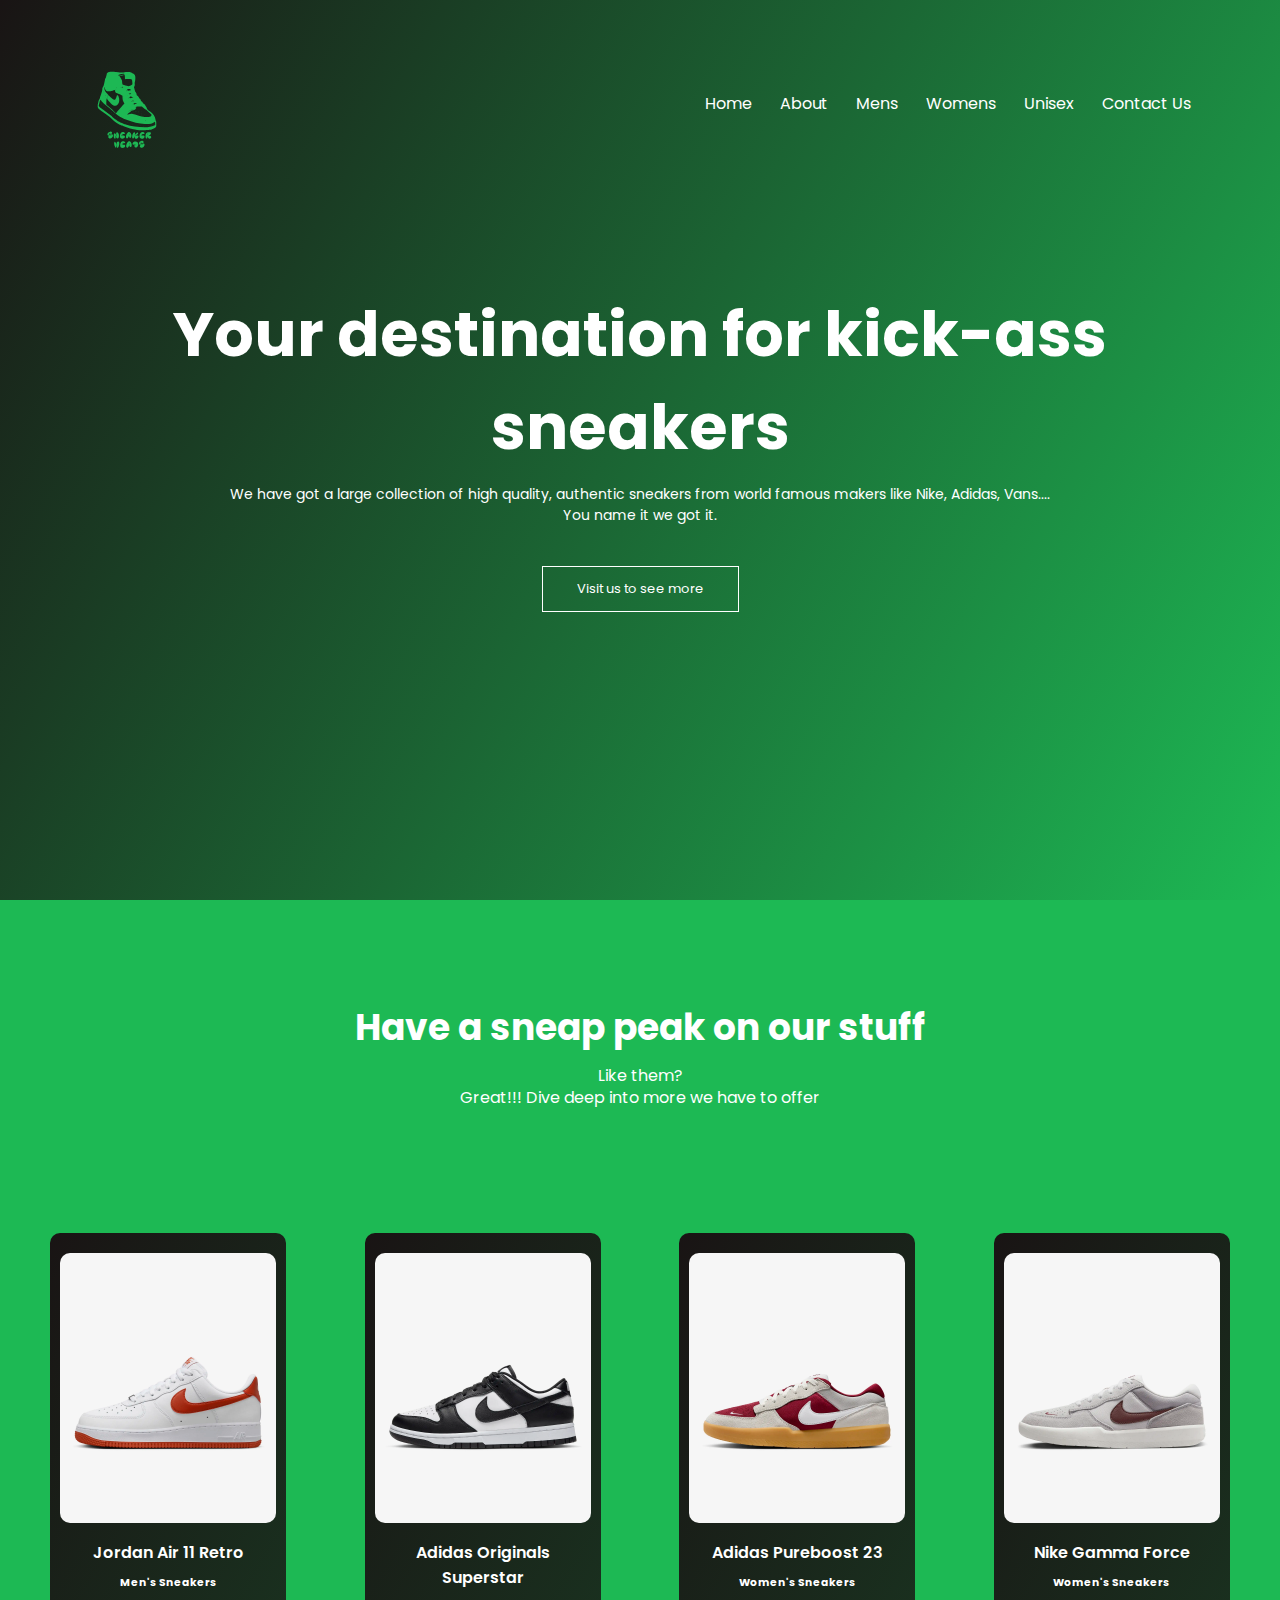
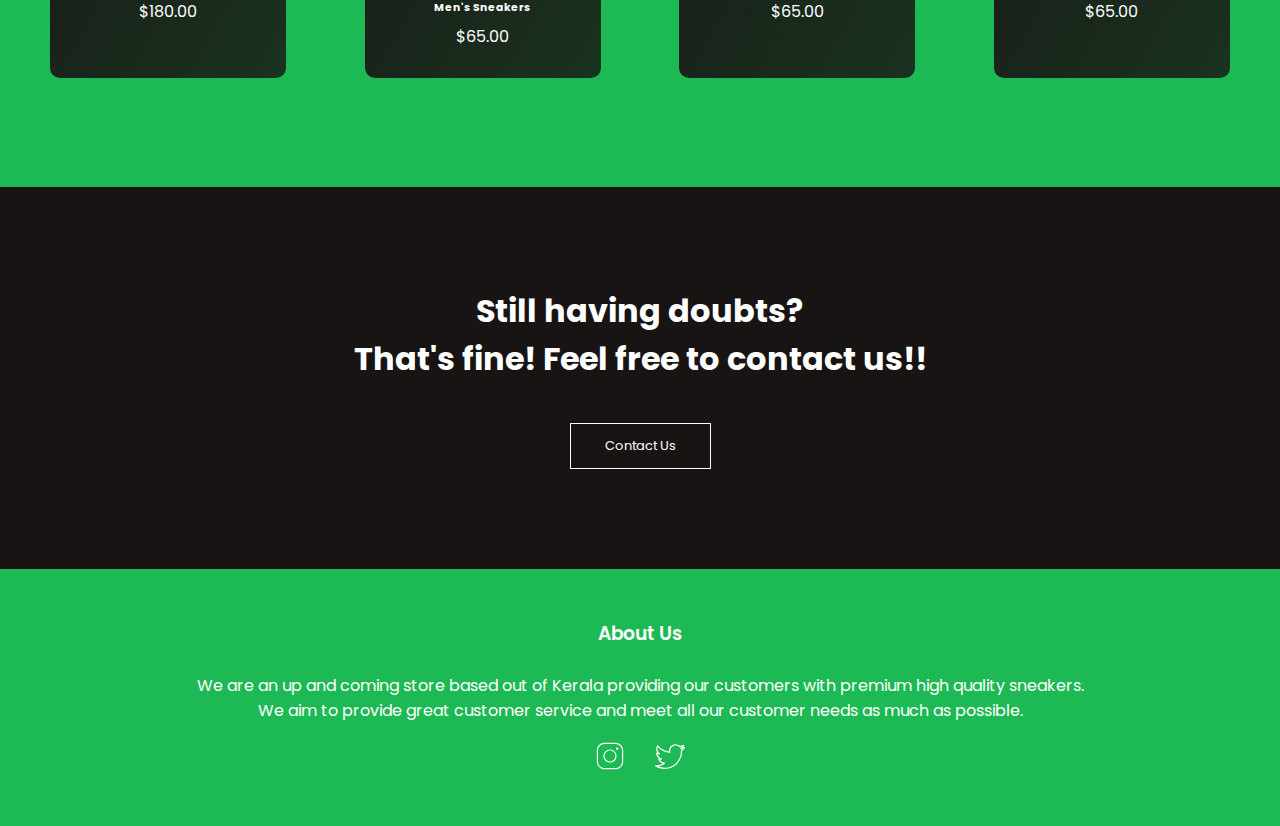
==== pages and css/index.html @ 2540f85a "Made changes to naming of title, certain css properties and form handling" ====
<!DOCTYPE html>
<html lang="en">
<head>
    <meta charset="UTF-8">
    <meta name="viewport" content="width=device-width, initial-scale=1.0">
    <title>SneakerHeads</title>
    <link rel="stylesheet" href="style.css">
</head>
<body>
    <!-------------------------------------Header section containing navbar links and logo------------------------------------->
    <header class="header">
        <nav>
            <a href="index.html"><img src="/Images/download-_1_.svg" alt="" class="logo"></a>
            <div class="nav-links" id="navLinks">
                <img src="/Images/icons8-close.svg" class="menuicon" onclick="hideMenu()">
                <ul>
                    <li><a href="index.html">Home</a></li>
                    <li><a href="about.html">About</a></li>
                    <li><a href="mens.html">Mens</a></li>
                    <li><a href="womens.html">Womens</a></li>
                    <li><a href="unisex.html">Unisex</a></li>
                    <li><a href="contact.html">Contact Us</a></li>
                </ul>
            </div>
            <img src="/Images/icons8-menu (2).svg" class="menuicon" onclick="showMenu()">
        </nav>
    </header>
    <!-------------------------------------end------------------------------------->

    <!-------------------------------------Intro content section------------------------------------->
    <section>
        <div class="text-box">
            <h1>Your destination for kick-ass sneakers</h1>
            <p>We have got a large collection of high quality, authentic sneakers from world famous makers like  Nike, Adidas, Vans....<br>You name it we got it.</p>
            <a href="contact.html" class="hero-btn">Visit us to see more</a>
        </div>
    </section>
    <!-------------------------------------end------------------------------------->

    <!-------------------------------------Sneak peak section giving users an idea of what to expect in upcoming pages------------------------------------->
    <section class="sneak-peak">
        <h1>Have a sneap peak on our stuff</h1>
        <p>Like them?<br> Great!!! Dive deep into more we have to offer</p>
            <div class="row">
                <div class="col-4">
                    <a href="mens.html" target="_blank"><img src="/Images/men1.webp" alt="">
                    <h4>Jordan Air 11 Retro</h4>
                    <h6>Men's Sneakers</h6>
                    <p>$180.00</p></a>
                </div>
                <div class="col-4">
                    <a href="womens.html" target="_blank"><img src="/Images/women2.webp" alt="">
                    <h4>Adidas Originals Superstar</h4>
                    <h6>Men's Sneakers</h6>
                    <p>$65.00</p></a>
                </div>
                <div class="col-4">
                    <a href="unisex.html" target="_blank"><img src="/Images/uni3.webp" alt="">
                    <h4>Adidas Pureboost 23</h4>
                    <h6>Women's Sneakers</h6>
                    <p>$65.00</p></a>
                </div>
                <div class="col-4">
                    <a href="unisex.html" target="_blank"><img src="/Images/uni4.webp" alt="">
                    <h4>Nike Gamma Force</h4>
                    <h6>Women's Sneakers</h6>
                    <p>$65.00</p></a>
                </div>
            </div>
    </section>
    <!-------------------------------------end------------------------------------->

    <!-------------------------------------Contact section of home page------------------------------------->
    <section class="cta">
        <h1>Still having doubts?<br>That's fine! Feel free to contact us!!</h1>
        <a href="contact.html" target="_blank" class="hero-btn blackop-btn">Contact Us</a>
    </section>
    <!-------------------------------------end------------------------------------->
    
    <!-------------------------------------Footer section code------------------------------------->
    <footer class="footer">
        <h3>About Us</h3>
        <p>We are an up and coming store based out of Kerala providing our customers with premium high quality sneakers.<br>We aim to provide great customer service and meet all our customer needs as much as possible.</p>
        <div class="icons">
            <a href="" target="_blank"><img src="/Images/icons8-instagram (1).svg" alt=""></a>
            <a href="" target="_blank"><img src="/Images/icons8-twitter.svg" alt=""></a>
        </div>
    </footer>
    <!-------------------------------------end------------------------------------->

    <!--Toggle Menu JavaScript-->
    <script>
        var navLink = document.getElementById("navLinks");
        function showMenu(){
            navLinks.style.right = '0';
        }
        function hideMenu(){
            navLinks.style.right = '-200px';
        }
    </script>
</body>
</html>
---- pages and css/style.css ----
@import url('https://fonts.googleapis.com/css2?family=Poppins:ital,wght@0,100;0,200;0,300;0,400;0,500;0,600;0,700;0,800;0,900;1,100;1,200;1,300;1,400;1,500;1,600;1,700;1,800;1,900&display=swap');
/*--------------------common properties--------------------*/
*{
    margin: 0;
    padding: 0;
    font-family: 'Poppins', sans-serif;
}
body{
    background-color: #1db954;
}

/*------------------------common logo on every page on left top corner-----------------------*/
.logo{
    width: 100px;
    height: 150px;
    border-radius: 30px;
    filter: invert(55%) sepia(27%) saturate(3602%) hue-rotate(101deg) brightness(98%) contrast(77%);
}

/*--------------------------------Navbar properties------------------------------*/
nav{
    display: flex;
    padding: 2% 6%;
    justify-content: space-between;
    align-items: center;
}
.nav-links{
    flex: 1;
    text-align: right;
}
.nav-links ul li{
    list-style: none;
    display: inline-block;
    padding: 8px 12px;
    position: relative;
}
.nav-links ul li a{
    color: white;
    text-decoration: none;
    font-size: 16px;
}
.nav-links ul li ::after{
    content: '';
    width: 0%;
    height: 2px;
    background: white;
    display: block;
    margin: auto;
    transition: 0.5s;
}
.nav-links ul li :hover::after{
    width: 100%;
}


/*-------------------------------button decoration------------------------*/
.hero-btn{
    display: inline-block;
    text-decoration: none;
    color: #fff;
    border: 1px solid #fff;
    padding: 12px 34px;
    font-size: 13px;
    background: transparent;
    position: relative;
    cursor: pointer;
    transition: 1s;
}
.hero-btn:hover{
    border: 1px solid #191414;
    background: #191414c6;
}
.black-btn{
    border: 1px solid #fff;
    background: transparent;
    color: #fff;
}
.black-btn:hover{
    color:#fff;
}
.blackop-btn{
    border: 1px solid #fff;
    background: transparent;
    color: #fff;
}
.blackop-btn:hover{
    background:#1db954;
}


/*-------------------------------------Menu icon decoration--------------------------*/
nav .menuicon{
    display: none;    
}



/*------------------------------Home page code------------------------------------------*/
.header{
    min-height: 100vh;
    width: 100%;
    background: rgb(25,20,20);
    background: linear-gradient(120deg, rgba(25,20,20,1) 0%, rgba(29,185,84,1) 100%);
}

.text-box{
    width: 90%;
    color: white;
    position: absolute;
    top: 50%;
    left: 50%;
    transform: translate(-50%, -50%);
    text-align: center;
}
.text-box h1{
    font-size: 62px;
}
.text-box p{
    margin: 10px 0 40px;
    font-size: 14px;
    color: white;
}

/*----------------------------------------Sneak peak section where users can preview shoe collections-------------------------*/ 
.sneak-peak{
    width: 100%;
    margin: auto;
    text-align: center;
    padding-top: 100px;
    background-color: #1db954;
}
.sneak-peak h1{
    font-size: 36px;
    font-weight: 600px;
    color: #fff;
}
.sneak-peak p{
    color: #fff;
    font-size: 16px;
    line-height: 22px;
    padding: 10px;
}
/*---------------------------------Product card--------------------------------*/
.row{
    margin-top: 5%;
    display: flex;
    justify-content: space-between;
    padding: 50px;
}
.col-4{
    flex-basis: 20%;
    background: rgb(25,20,20);
    background: linear-gradient(120deg, rgba(25,20,20,1) 0%, rgba(25,20,20,0.8162115187872023) 100%);
    text-align: center;
    border-radius: 10px;
    margin-bottom: 5%;
    min-width: 200px;
    padding: 20px 10px;
    box-sizing: border-box;
    transition: 0.5s;
}
h4{
    text-align: center;
    font-weight: 600;
    margin: 10px 0;
}
.col-4:hover{
    box-shadow: 0 0 35px 0px rgba(151, 87, 87, 0.6);
}
h6{
    color: #fff;
}
.col-4 a{
    text-decoration: none;
    color: #fff;
}
.cta{
    margin: auto;
    width: 100%;
    background-color: #191414;
    text-align: center;
    padding: 100px 0;
}
.cta h1{
    margin-bottom: 40px;
    padding: 0;
    color: white;
}
/*---------------------------------footer properties-------------------------------*/
.footer{
    width: 100%;
    text-align: center;
    padding: 30px 0;
    background-color: #1db954;
}
.footer h3{
    margin-bottom: 25px;
    margin-top: 20px;
    font-weight: 600;
    color: #fff;
}
.footer p{
    color: #fff;
}
.icons img{
    margin: 0 13px;
    cursor: pointer;
    padding: 18px 0;
}


/*---------about us page--------*/
.sub-header{
    height: 50vh;
    width: 100%;
    background-color: #191414;
    text-align: center;
    color: #fff;
}
.sub-header h1{
    margin-top: 100px;
}
.about-us{
    width: 100%;
    margin: auto;
    padding-top: 80px;
    padding-bottom: 50px;
    background-color: #1db954;
}
.about-col{
    flex-basis: 48%;
    padding: 30px 2px;
}
.about-col img{
    width: 80%;
    height: 90%;
}
.about-col h1{
    padding-top: 0;
    font-weight: 600;
    color: #fff;
}
.about-col p{
    padding: 15px 0 25px;
    font-weight: 400;
    color: #fff;
}
.about-footer{
    width: 100%;
    text-align: center;
    padding: 30px 0;
    background-color: #191414;
}
.about-footer h3{
    margin-bottom: 25px;
    margin-top: 20px;
    font-weight: 600;
    color: #fff;
}
.about-footer p{
    color: #fff;
}


/*--------------------------------------Men's, Women's and unisex page css-----------------------------------------*/
.col-4 img{
    width: 100%;
    border-radius: 10px;
}
.small-container{
    max-width: 100%;
    margin: auto;
    padding-left: 25px;
    padding-right: 25px;
    background-color: #1db954;
}
.title{
    text-align: center;
    padding-top: 50px;
    position: relative;
    color: #fff;
}
.page-btn{
    margin: 0 45px;
    padding-bottom: 50px;
}
.page-btn span{
    display: inline-block;
    border: 1px solid #fff;
    border-radius: 10px;
    color: #fff;
    margin-left: 10px;
    width: 40px;
    height: 40px;
    text-align: center;
    line-height: 40px;
    cursor: pointer;
    transition: 0.5s;
}
.page-btn span:hover{
    background: #191414;
    color: #fff;
}

/*--------------------------------------------Contact us page-----------------------------------------------------*/

.location{
    width: 80%;
    margin: auto;
    padding: 80px 0;
    background-color: #1db954;
}
.location iframe{
    width: 100%;
}
.contact-us{
    background-color: #1db954;
    width: 80%;
    margin: auto;
}
.contact-col{
    color: #FFF;
    flex-basis: 48%;
    margin-bottom: 30px;
    
}
.contact-col div{
    display: flex;
    align-items: center;
    margin-bottom: 40px;
}
.contact-col div p{
    padding-bottom: 0;
    font-weight: 300;
}
.contact-col div h5{
    font-size: 18px;
    margin-bottom: 5px;
    font-weight: 500;
}
.contact-col input, .contact-col textarea{
    width: 100%;
    padding: 15px;
    margin-bottom: 17px;
    outline: none;
    border: 1px solid #FFF;
    box-sizing: border-box;
}
.contact-row{
    display: flex;
    justify-content: space-between;
}
/*-------------------------end-----------------------------------*/

/*--------------------Media tag for making the page responsive-------------------------*/
@media(max-width: 800px){
    .logo{
        width: 70px;
        height: 120px;
    }
    .text-box h1{
        font-size: 20px;
    }
    .nav-links ul li{
        display: block;
    }
    .nav-links{
        position: fixed;
        background: #1db954;
        height: 100vh;
        width: 200px;
        top: 0;
        right: -200px;
        text-align: left;
        z-index: 2;
        transition: 1s;
    }
    nav .menuicon{
        display: block;
        margin: 10px;
        cursor: pointer;
    }
    .nav-links ul{
        padding: 30px;
    }
    .sneak-peak h1{
        font-size: 24px;
    }
    .row{
        flex-direction: column;
    }
    .cta h1{
        font-size: 24px;
    }
    .about-footer h3{
        font-size: 16px;
    }
    .about-footer p{
        font-size: 13px;
    }
    .contact-row{
        flex-direction: column;
    }
    .sub-header h1{
        font-size: 20px;
    }
    .title{
        font-size: 20px;
    }
    .icons img{
        width: 25px;
    }
}
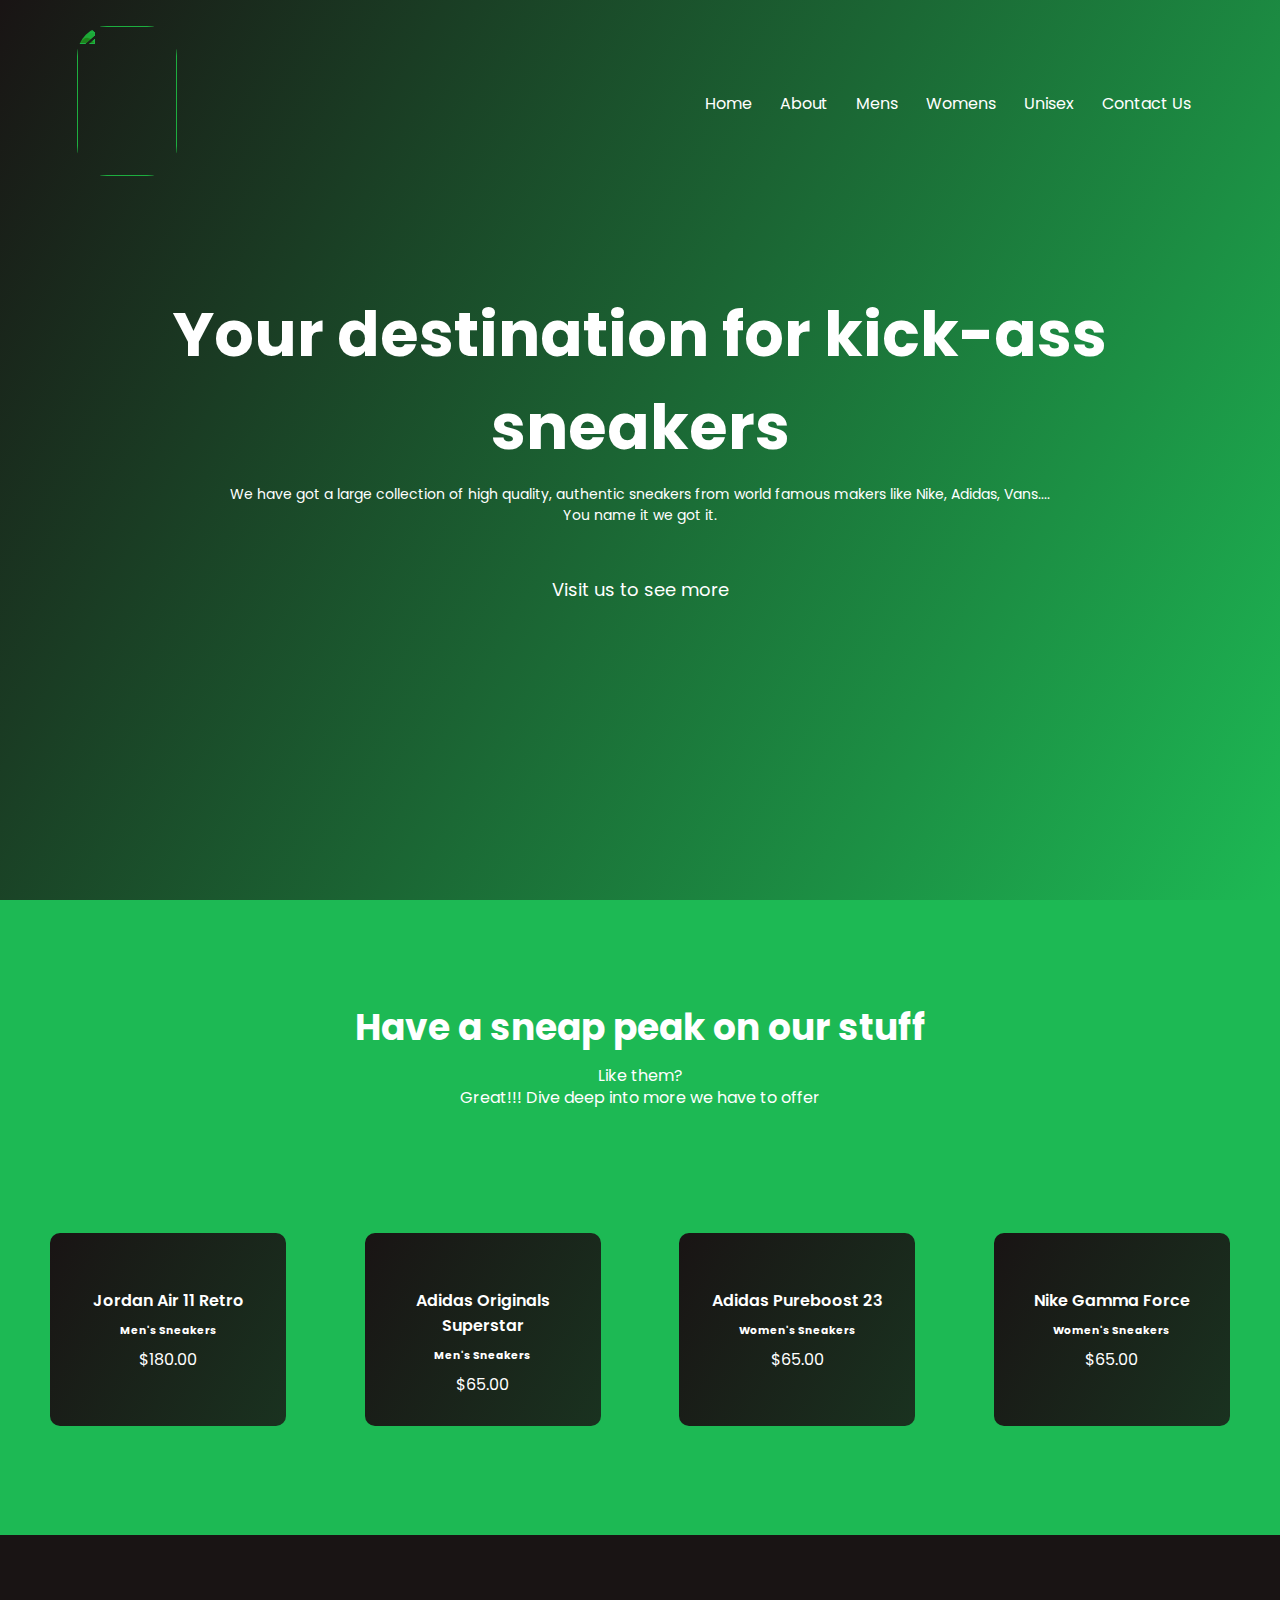
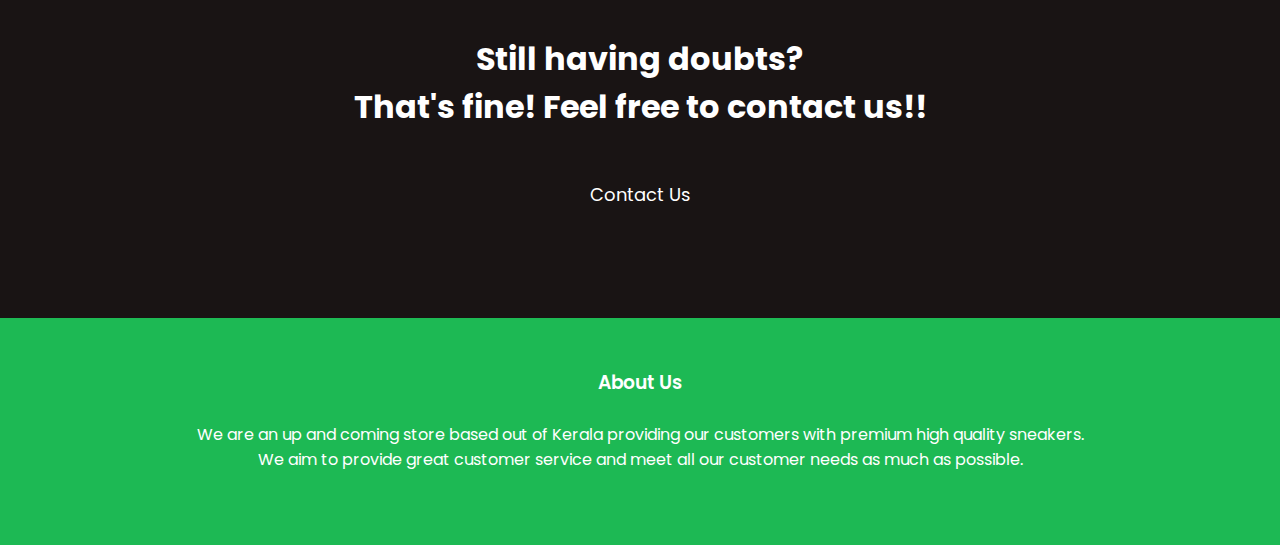
==== commit 5a003f58: "Made the required and mentioned changes during the review and ensured all images are in root directo" ====
--- a/pages and css/index.html
+++ b/pages and css/index.html
@@ -10,9 +10,9 @@
     <!-------------------------------------Header section containing navbar links and logo------------------------------------->
     <header class="header">
         <nav>
-            <a href="index.html"><img src="/Images/download-_1_.svg" alt="" class="logo"></a>
+            <a href="index.html"><img src="./Images/download-_1_.svg" alt="" class="logo"></a>
             <div class="nav-links" id="navLinks">
-                <img src="/Images/icons8-close.svg" class="menuicon" onclick="hideMenu()">
+                <img src="./Images/icons8-close.svg" class="menuicon" onclick="hideMenu()">
                 <ul>
                     <li><a href="index.html">Home</a></li>
                     <li><a href="about.html">About</a></li>
@@ -22,7 +22,7 @@
                     <li><a href="contact.html">Contact Us</a></li>
                 </ul>
             </div>
-            <img src="/Images/icons8-menu (2).svg" class="menuicon" onclick="showMenu()">
+            <img src="./Images/icons8-menu (2).svg" class="menuicon" onclick="showMenu()">
         </nav>
     </header>
     <!-------------------------------------end------------------------------------->
@@ -43,25 +43,25 @@
         <p>Like them?<br> Great!!! Dive deep into more we have to offer</p>
             <div class="row">
                 <div class="col-4">
-                    <a href="mens.html" target="_blank"><img src="/Images/men1.webp" alt="">
+                    <a href="mens.html" target="_blank"><img src="./Images/men1.webp" alt="">
                     <h4>Jordan Air 11 Retro</h4>
                     <h6>Men's Sneakers</h6>
                     <p>$180.00</p></a>
                 </div>
                 <div class="col-4">
-                    <a href="womens.html" target="_blank"><img src="/Images/women2.webp" alt="">
+                    <a href="womens.html" target="_blank"><img src="./Images/women2.webp" alt="">
                     <h4>Adidas Originals Superstar</h4>
                     <h6>Men's Sneakers</h6>
                     <p>$65.00</p></a>
                 </div>
                 <div class="col-4">
-                    <a href="unisex.html" target="_blank"><img src="/Images/uni3.webp" alt="">
+                    <a href="unisex.html" target="_blank"><img src="./Images/uni3.webp" alt="">
                     <h4>Adidas Pureboost 23</h4>
                     <h6>Women's Sneakers</h6>
                     <p>$65.00</p></a>
                 </div>
                 <div class="col-4">
-                    <a href="unisex.html" target="_blank"><img src="/Images/uni4.webp" alt="">
+                    <a href="unisex.html" target="_blank"><img src="./Images/uni4.webp" alt="">
                     <h4>Nike Gamma Force</h4>
                     <h6>Women's Sneakers</h6>
                     <p>$65.00</p></a>
@@ -82,8 +82,8 @@
         <h3>About Us</h3>
         <p>We are an up and coming store based out of Kerala providing our customers with premium high quality sneakers.<br>We aim to provide great customer service and meet all our customer needs as much as possible.</p>
         <div class="icons">
-            <a href="" target="_blank"><img src="/Images/icons8-instagram (1).svg" alt=""></a>
-            <a href="" target="_blank"><img src="/Images/icons8-twitter.svg" alt=""></a>
+            <a href="" target="_blank"><img src="./Images/icons8-instagram (1).svg" alt=""></a>
+            <a href="" target="_blank"><img src="./Images/icons8-twitter.svg" alt=""></a>
         </div>
     </footer>
     <!-------------------------------------end------------------------------------->
--- a/pages and css/style.css
+++ b/pages and css/style.css
@@ -318,38 +318,112 @@
     width: 80%;
     margin: auto;
 }
-.contact-col{
-    color: #FFF;
-    flex-basis: 48%;
-    margin-bottom: 30px;
-    
-}
-.contact-col div{
+/* General form styling */
+.contact-col {
+    color: #FFF; /* White text color */
+    flex-basis: 48%; /* Flex property for layout */
+    margin-bottom: 30px; /* Space below the form */
+    padding: 20px;
+    border-radius: 8px;
+    box-shadow: 0 0 15px rgba(0, 0, 0, 0.1);
+}
+
+/* Styling for each div inside .contact-col */
+.contact-col div {
     display: flex;
     align-items: center;
-    margin-bottom: 40px;
-}
-.contact-col div p{
+    margin-bottom: 40px; /* Space between input groups */
+}
+
+/* Styling for paragraph elements inside .contact-col div */
+.contact-col div p {
     padding-bottom: 0;
     font-weight: 300;
 }
-.contact-col div h5{
+
+/* Styling for heading elements inside .contact-col div */
+.contact-col div h5 {
     font-size: 18px;
     margin-bottom: 5px;
     font-weight: 500;
 }
-.contact-col input, .contact-col textarea{
-    width: 100%;
-    padding: 15px;
-    margin-bottom: 17px;
-    outline: none;
-    border: 1px solid #FFF;
-    box-sizing: border-box;
-}
-.contact-row{
+
+/* Input and Textarea styling */
+.contact-col input,
+.contact-col textarea {
+    width: 100%; /* Full width of container */
+    padding: 15px; /* Padding for a larger click area */
+    margin-bottom: 17px; /* Space below each input */
+    outline: none; /* Remove default outline */
+    border: 1px solid #FFF; /* White border color */
+    box-sizing: border-box; /* Ensures padding is included in width */
+    font-size: 16px; /* Unified font size for input and textarea */
+    transition: border-color 0.3s ease; /* Smooth transition on focus */
+}
+
+.contact-col input:focus,
+.contact-col textarea:focus {
+    border-color: #0056b3; /* Blue border on focus */
+}
+
+/* Disable resizing for the textarea */
+textarea {
+    resize: none;
+}
+
+/* Error message styling */
+.error {
+    color: #d9534f; /* Red color for error messages */
+    font-size: 14px;
+    margin-top: 5px;
+    display: block; /* Display as block for spacing */
+}
+
+/* Styling for button */
+.hero-btn {
+    display: inline-block;
+    padding: 10px 20px;
+    font-size: 18px;
+    text-decoration: none;
+    text-align: center;
+    cursor: pointer;
+    border: none;
+    border-radius: 4px;
+    transition: background-color 0.3s ease;
+}
+
+.hero-btn.black-btn {
+    background-color: #333;
+    color: #fff;
+}
+
+.hero-btn.black-btn:hover {
+    background-color: #555;
+}
+
+/* Contact row for form layout */
+.contact-row {
     display: flex;
     justify-content: space-between;
 }
+
+/* Responsive adjustments */
+@media (max-width: 768px) {
+    .contact-col {
+        flex-basis: 100%; /* Full width on smaller screens */
+        padding: 10px;
+    }
+
+    .contact-row {
+        flex-direction: column; /* Stack elements vertically on mobile */
+    }
+
+    .hero-btn {
+        width: 100%; /* Full width button on smaller screens */
+        padding: 12px 0;
+    }
+}
+
 /*-------------------------end-----------------------------------*/
 
 /*--------------------Media tag for making the page responsive-------------------------*/
